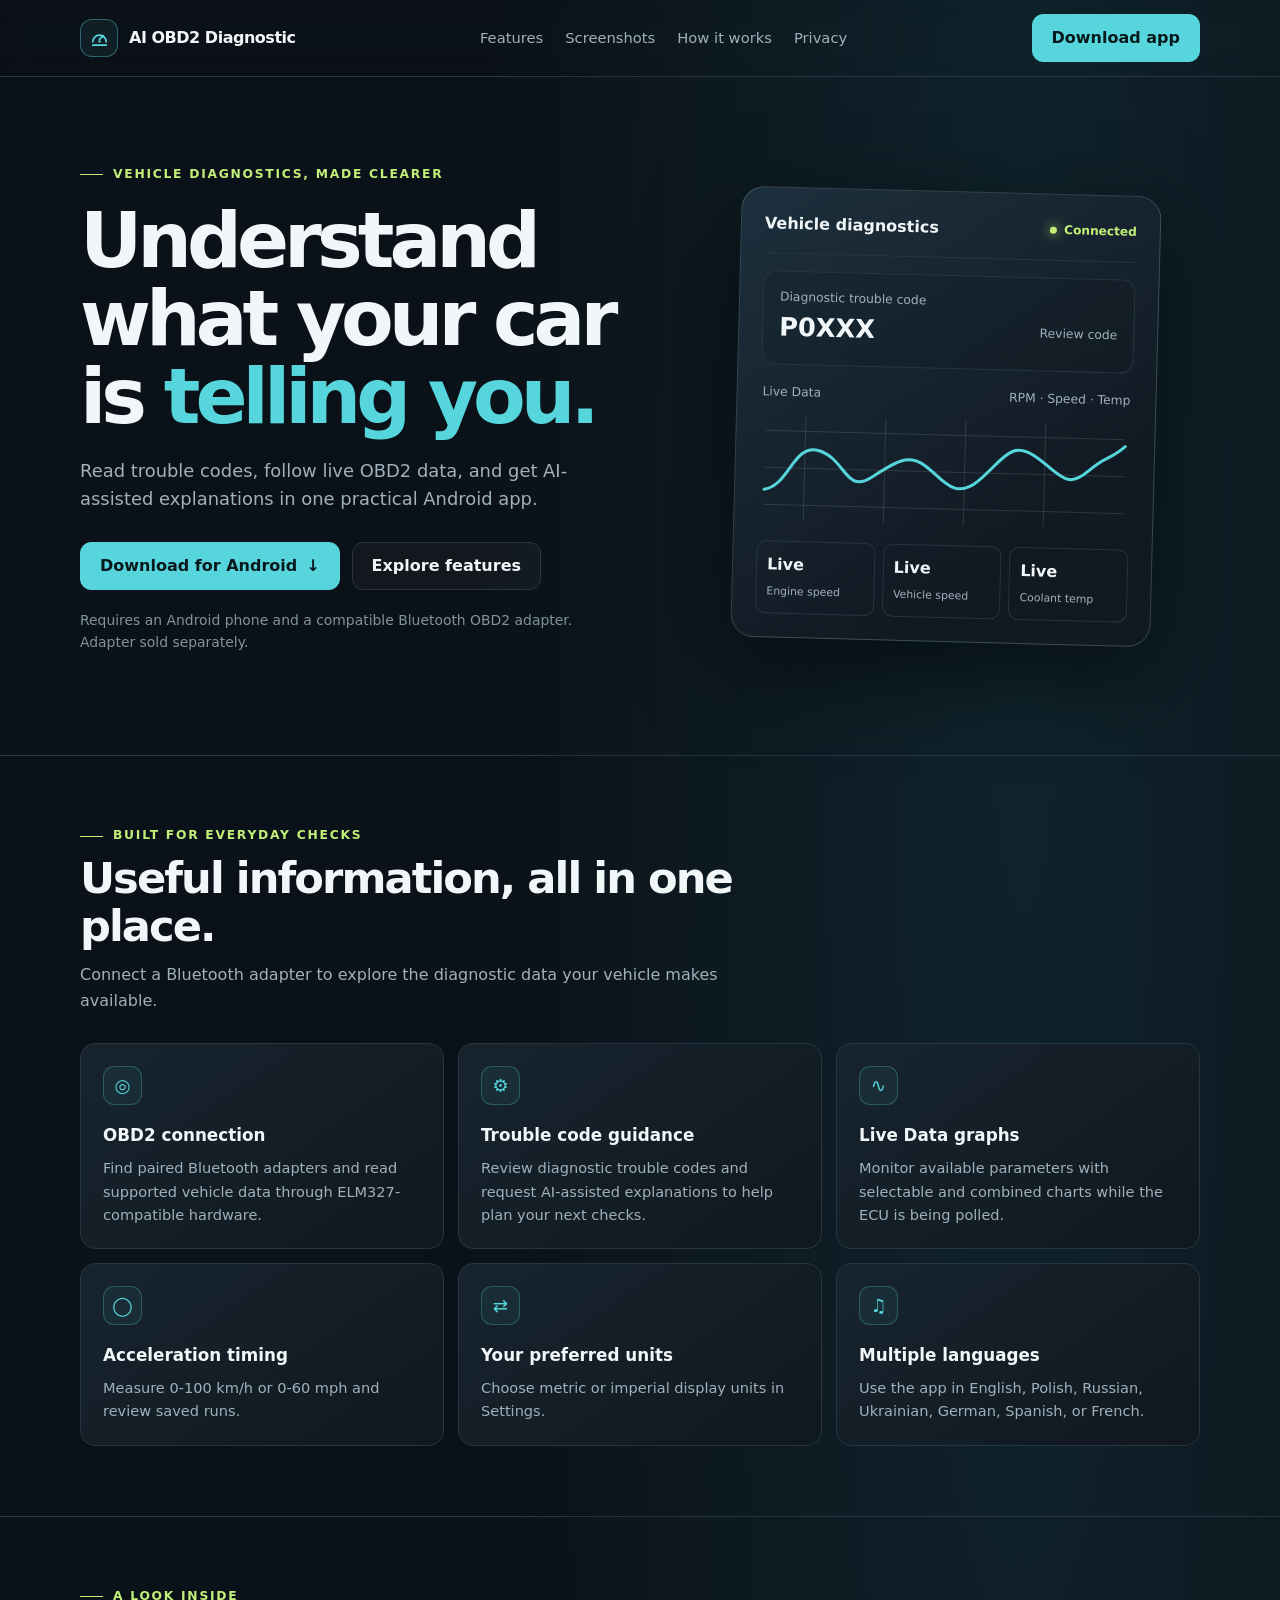
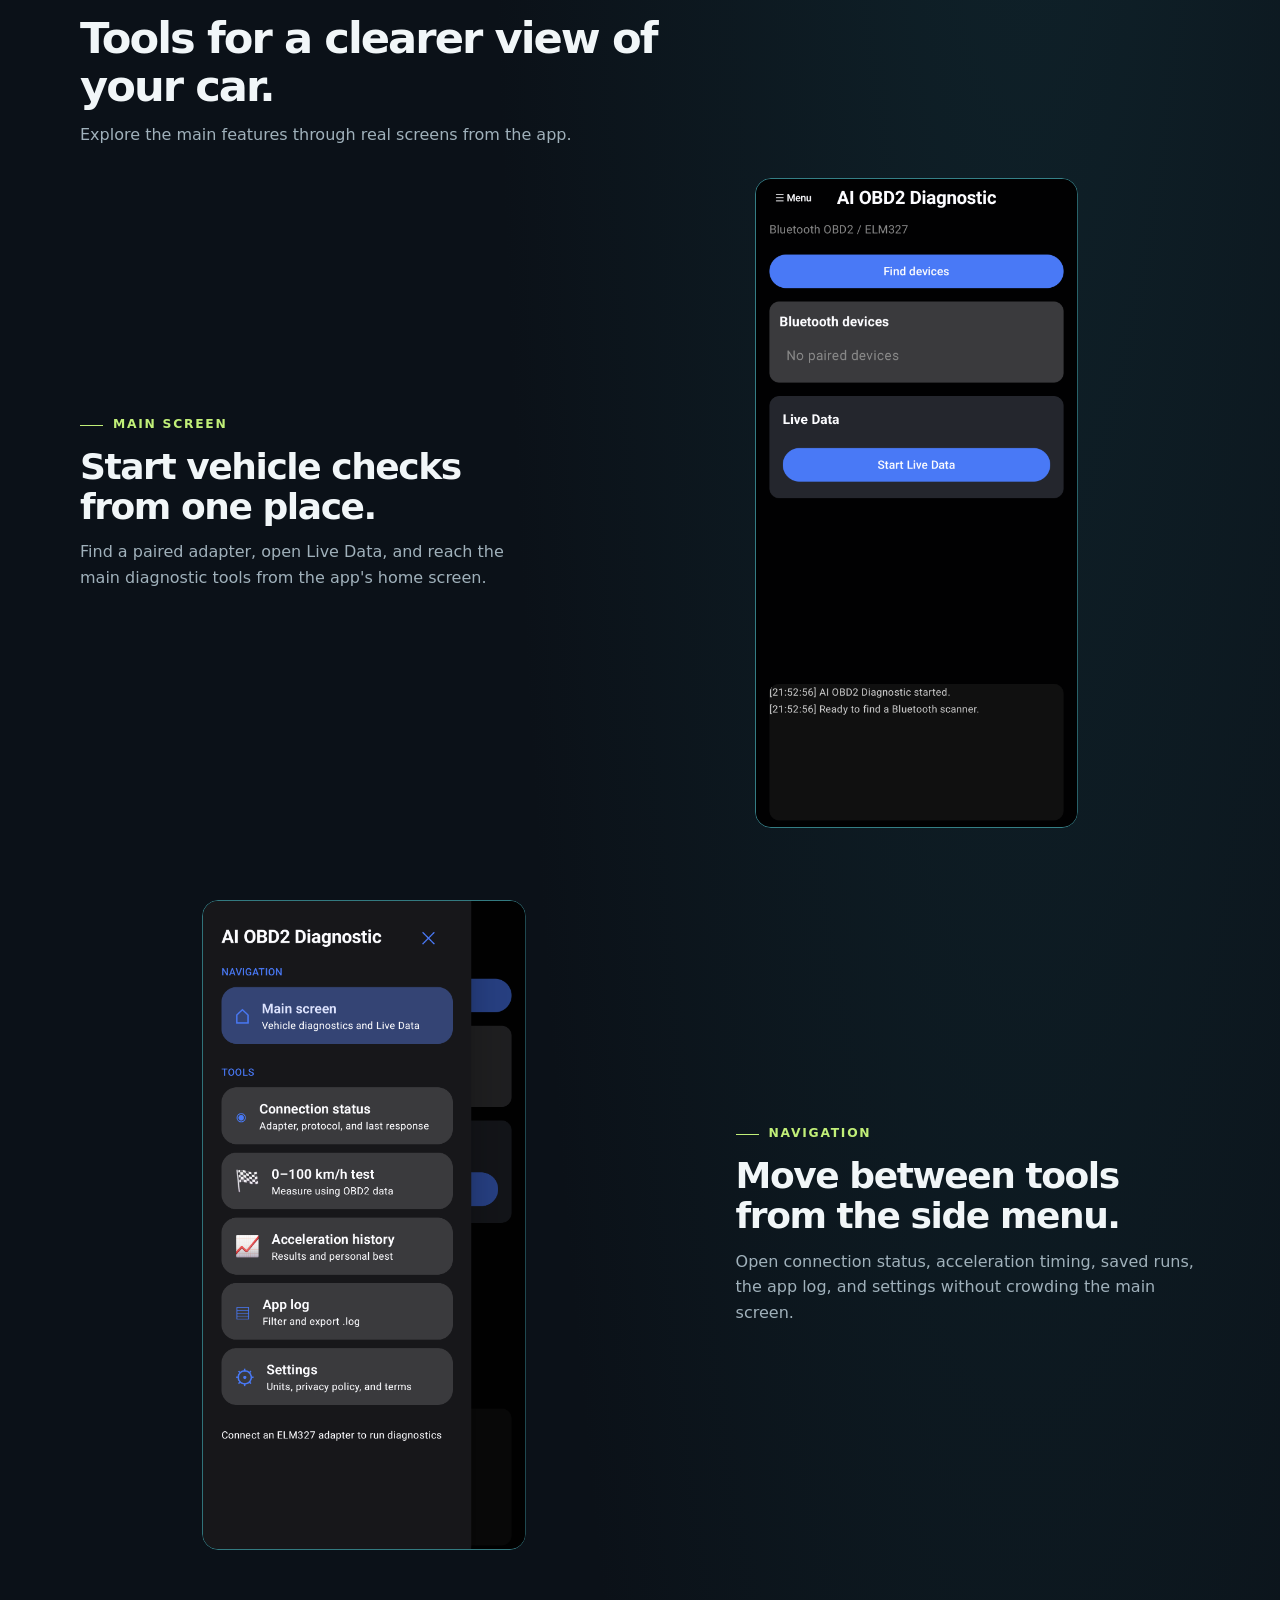
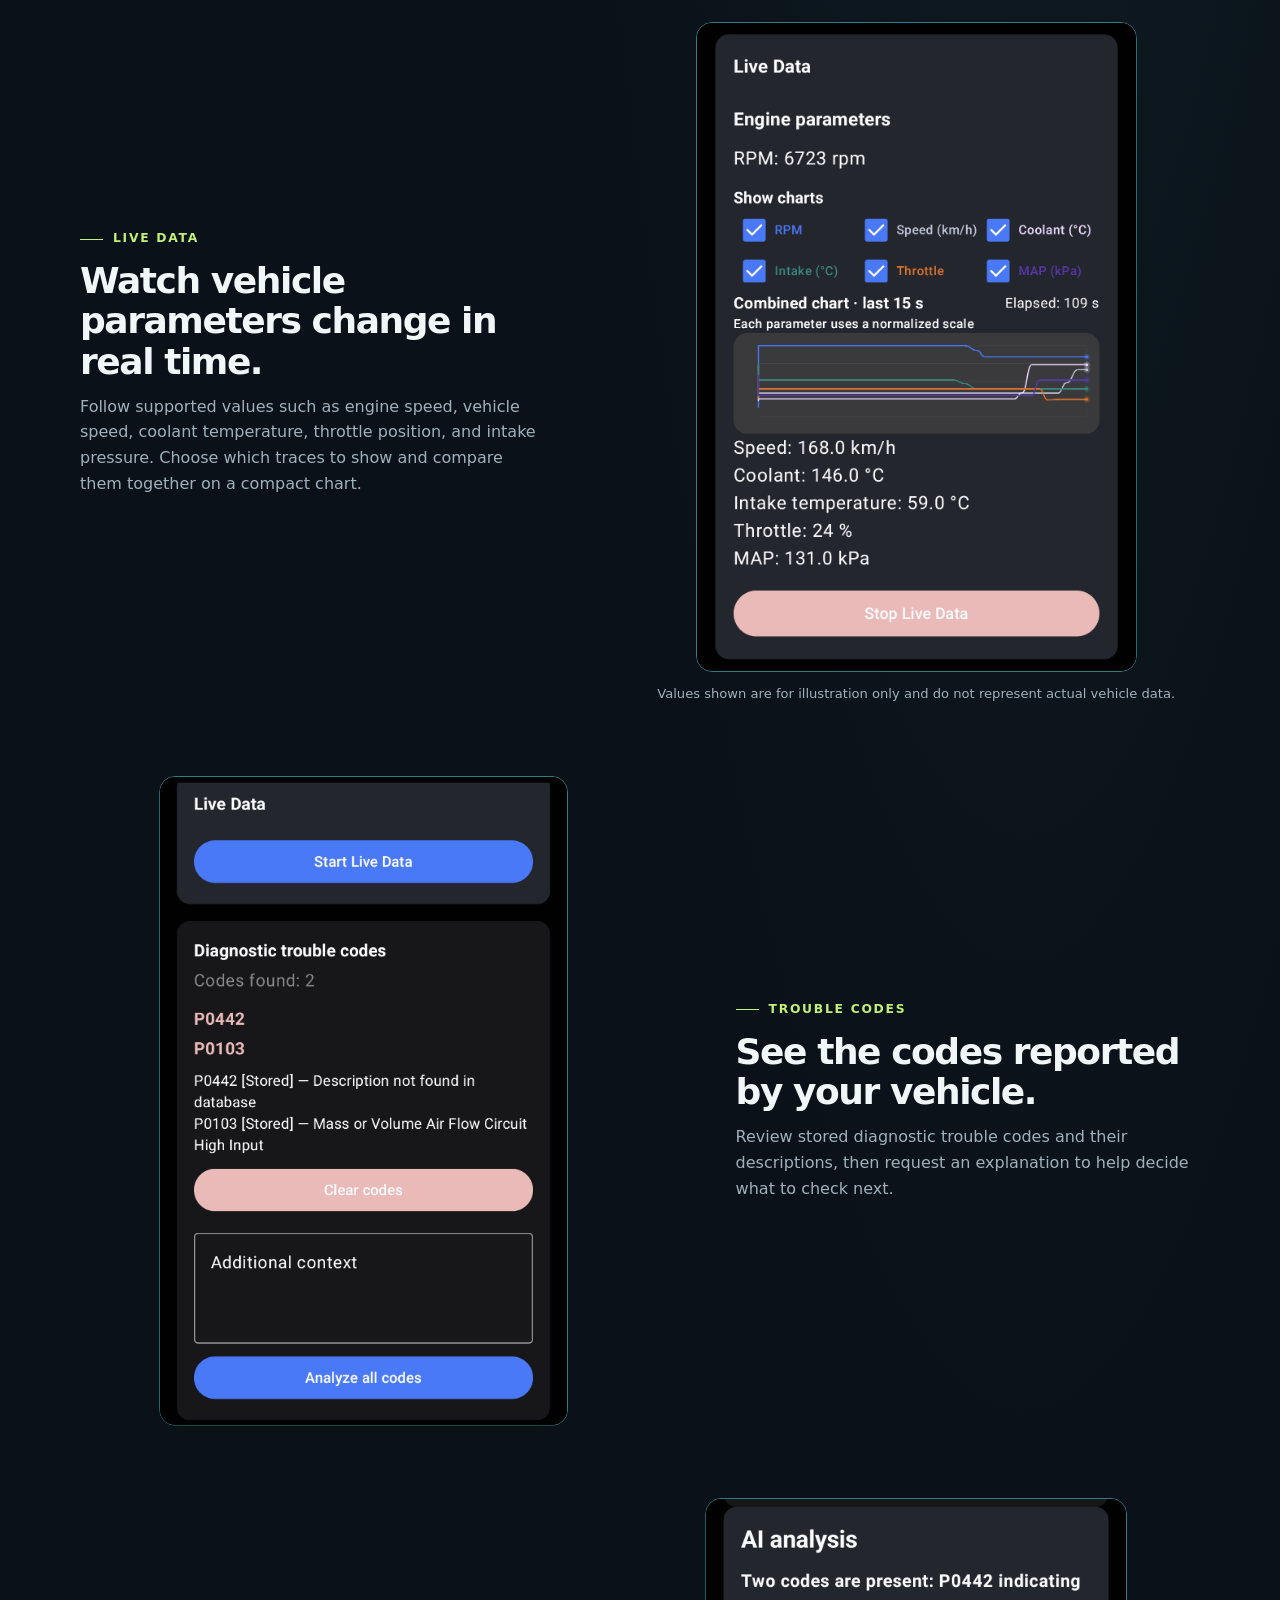
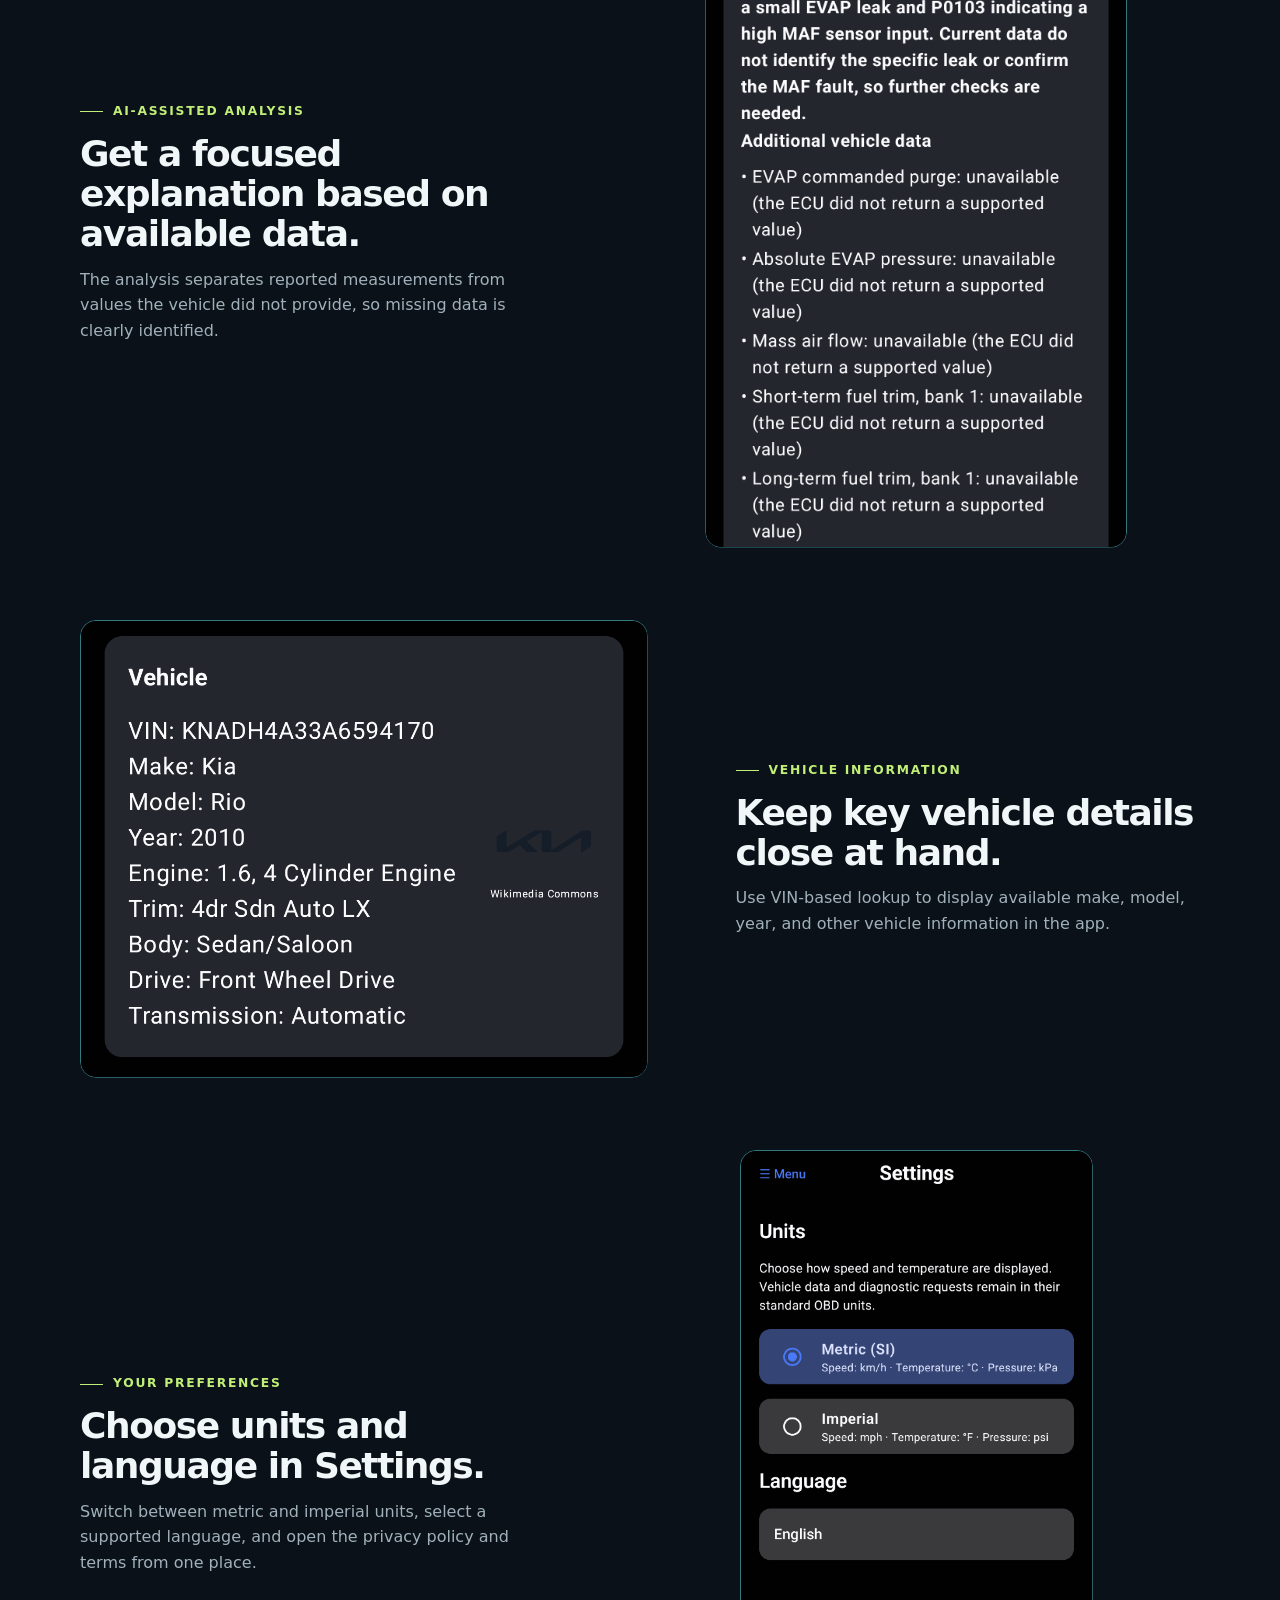
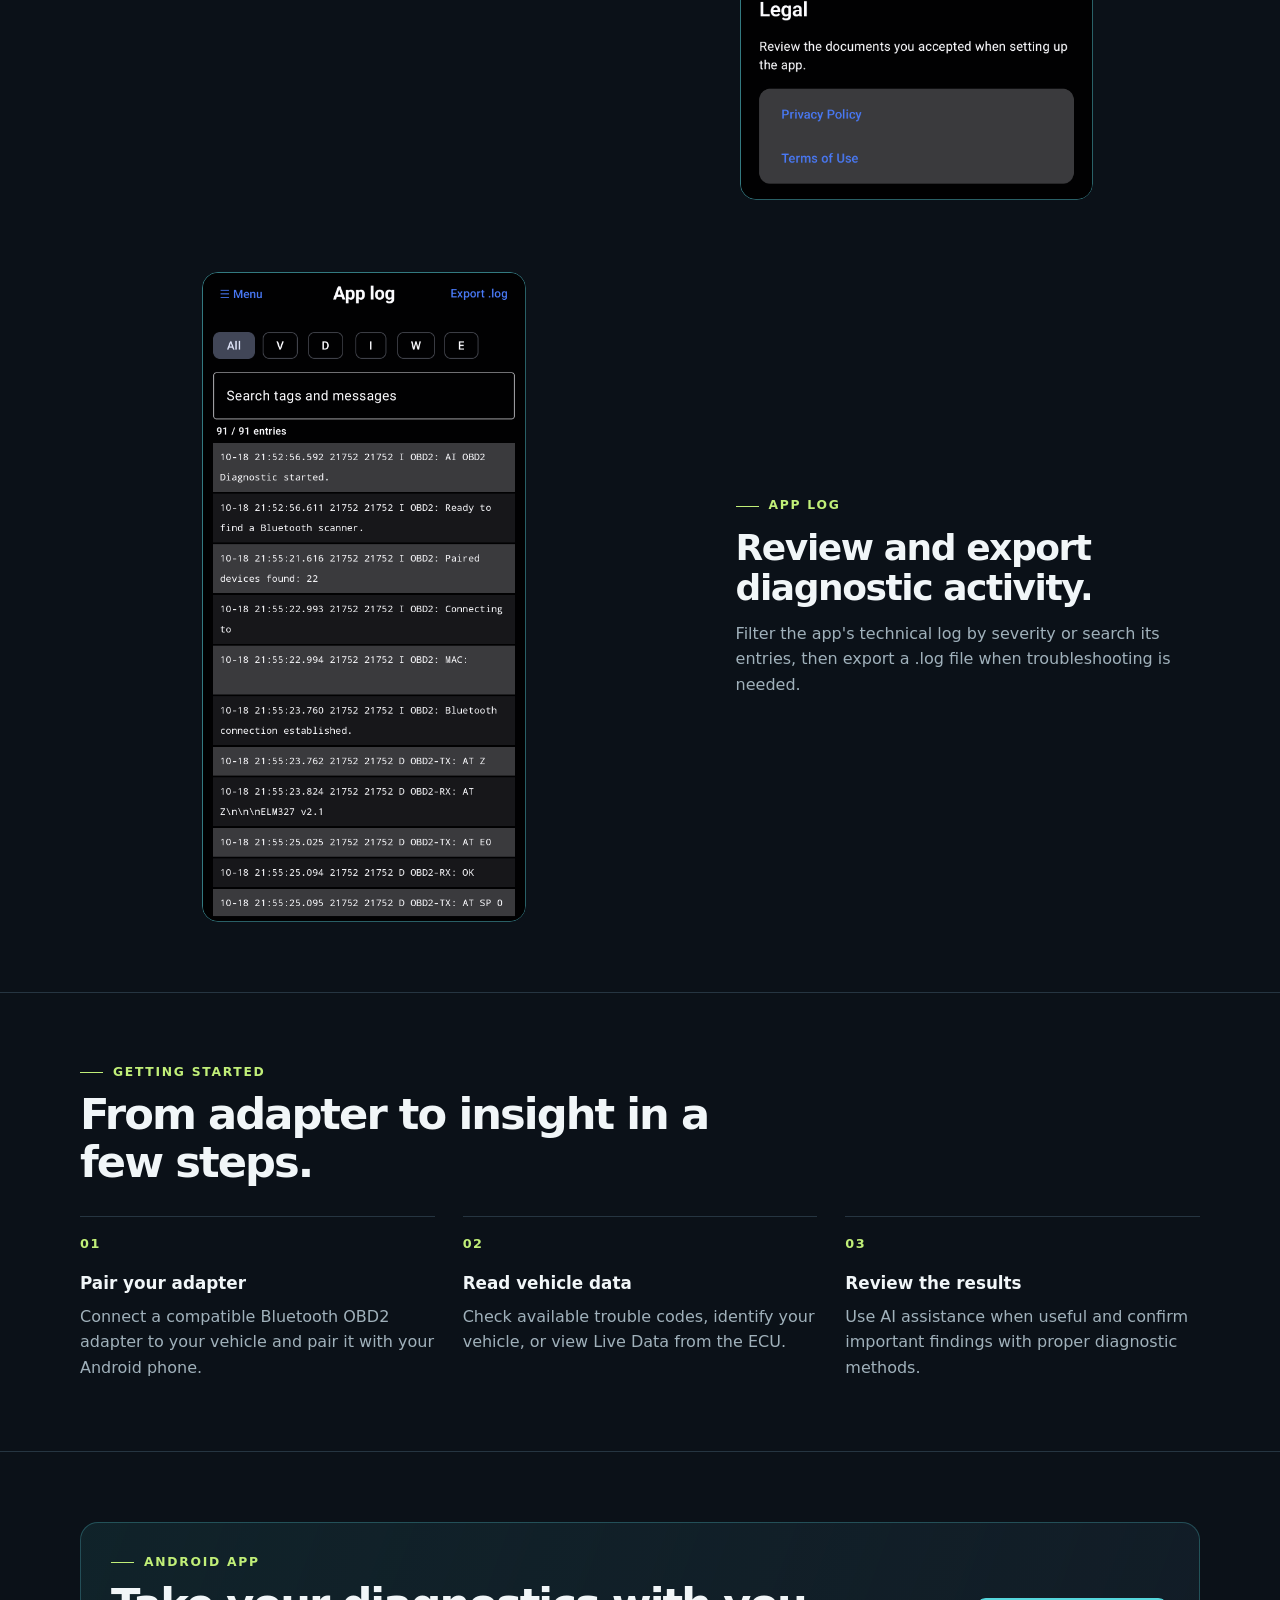
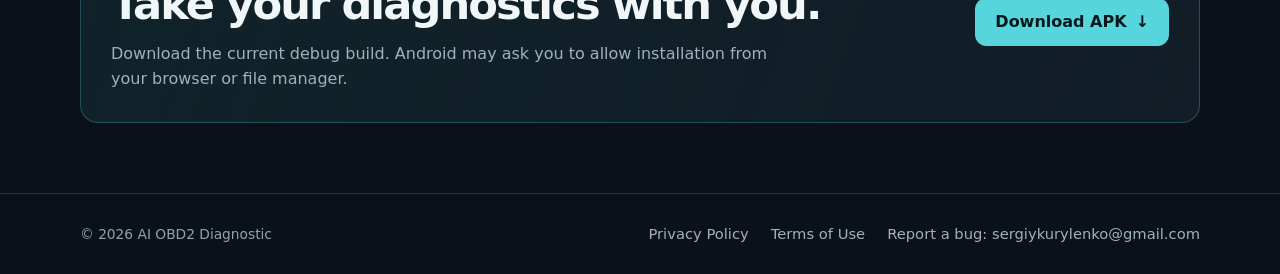
==== obd2/index.html @ ac8d4f3b "Add files via upload" ====
<!doctype html>
<html lang="en">
<head>
  <meta charset="utf-8">
  <meta name="viewport" content="width=device-width, initial-scale=1">
  <link rel="icon" type="image/png" href="assets/icon/icon.png">
  <meta name="theme-color" content="#0b1118">
  <meta name="description" content="Read OBD2 trouble codes, view live vehicle data, and get AI-assisted diagnostic explanations with AI OBD2 Diagnostic.">
  <title>AI OBD2 Diagnostic | Vehicle insights</title>
  <link rel="stylesheet" href="styles.css?v=9">
  <script src="script.js" defer></script>
</head>
<body>
  <header class="top">
    <nav class="wrap navigation" aria-label="Main navigation">
      <a class="brand" href="#top">
        <span class="logo" aria-hidden="true">
          <svg viewBox="0 0 24 24" fill="none">
            <path d="M5 15.5a7 7 0 1 1 14 0M12 13l4-4M5 19h14" stroke="currentColor" stroke-width="1.8" stroke-linecap="round" />
            <circle cx="12" cy="15" r="1.3" fill="currentColor" />
          </svg>
        </span>
        <span>AI OBD2 Diagnostic</span>
      </a>
      <div class="navigation-links">
        <a href="#features">Features</a>
        <a href="#screenshots">Screenshots</a>
        <a href="#steps">How it works</a>
        <a href="legal.html#privacy-policy">Privacy</a>
      </div>
      <a class="button button-primary navigation-download" href="app-debug.apk" download>
        Download app
      </a>
    </nav>
  </header>

  <main id="top">
    <section class="hero wrap">
      <div class="hero-copy reveal">
        <div class="eyebrow">Vehicle diagnostics, made clearer</div>
        <h1>Understand what your car is <span>telling you.</span></h1>
        <p class="lead">
          Read trouble codes, follow live OBD2 data, and get AI-assisted explanations in one practical Android app.
        </p>
        <div class="actions">
          <a class="button button-primary" href="app-debug.apk" download>
            Download for Android <span aria-hidden="true">&#8595;</span>
          </a>
          <a class="button button-secondary" href="#features">Explore features</a>
        </div>
        <p class="note">
          Requires an Android phone and a compatible Bluetooth OBD2 adapter. Adapter sold separately.
        </p>
      </div>

      <div class="device" aria-label="Illustration of vehicle diagnostics">
        <div class="device-glow" aria-hidden="true"></div>
        <div class="mock-screen">
          <div class="mock-header">
            <span>Vehicle diagnostics</span>
            <span class="connected">Connected</span>
          </div>
          <div class="code-card">
            <div class="muted-label">Diagnostic trouble code</div>
            <div class="code-row">
              <span class="diagnostic-code">P0XXX</span>
              <span class="muted-label">Review code</span>
            </div>
          </div>
          <div class="chart-label">
            <span>Live Data</span>
            <span>RPM &#183; Speed &#183; Temp</span>
          </div>
          <svg class="chart" viewBox="0 0 360 105" role="img" aria-label="Illustrative live data chart">
            <path class="chart-grid" d="M0 15H360M0 52H360M0 89H360M40 0V105M120 0V105M200 0V105M280 0V105" />
            <path class="chart-line" d="M0 74C25 70 28 27 54 34S82 76 106 60 142 34 160 46 190 81 214 60 245 18 270 34 302 67 323 48 342 38 360 22" />
          </svg>
          <div class="metrics">
            <div class="metric"><b>Live</b><small>Engine speed</small></div>
            <div class="metric"><b>Live</b><small>Vehicle speed</small></div>
            <div class="metric"><b>Live</b><small>Coolant temp</small></div>
          </div>
        </div>
      </div>
    </section>

    <section class="section" id="features">
      <div class="wrap">
        <div class="section-heading reveal">
          <div class="eyebrow">Built for everyday checks</div>
          <h2>Useful information, all in one place.</h2>
          <p>Connect a Bluetooth adapter to explore the diagnostic data your vehicle makes available.</p>
        </div>
        <div class="features-grid">
          <article class="feature-card reveal">
            <div class="feature-icon" aria-hidden="true">&#9678;</div>
            <h3>OBD2 connection</h3>
            <p>Find paired Bluetooth adapters and read supported vehicle data through ELM327-compatible hardware.</p>
          </article>
          <article class="feature-card reveal">
            <div class="feature-icon" aria-hidden="true">&#9881;</div>
            <h3>Trouble code guidance</h3>
            <p>Review diagnostic trouble codes and request AI-assisted explanations to help plan your next checks.</p>
          </article>
          <article class="feature-card reveal">
            <div class="feature-icon" aria-hidden="true">&#8767;</div>
            <h3>Live Data graphs</h3>
            <p>Monitor available parameters with selectable and combined charts while the ECU is being polled.</p>
          </article>
          <article class="feature-card reveal">
            <div class="feature-icon" aria-hidden="true">&#9711;</div>
            <h3>Acceleration timing</h3>
            <p>Measure 0-100 km/h or 0-60 mph and review saved runs.</p>
          </article>
          <article class="feature-card reveal">
            <div class="feature-icon" aria-hidden="true">&#8644;</div>
            <h3>Your preferred units</h3>
            <p>Choose metric or imperial display units in Settings.</p>
          </article>
          <article class="feature-card reveal">
            <div class="feature-icon" aria-hidden="true">&#9835;</div>
            <h3>Multiple languages</h3>
            <p>Use the app in English, Polish, Russian, Ukrainian, German, Spanish, or French.</p>
          </article>
        </div>
      </div>
    </section>

    <section class="section" id="screenshots">
      <div class="wrap">
        <div class="section-heading reveal">
          <div class="eyebrow">A look inside</div>
          <h2>Tools for a clearer view of your car.</h2>
          <p>Explore the main features through real screens from the app.</p>
        </div>
        <div class="showcase-list">
          <article class="showcase-row reveal">
            <div class="showcase-copy">
              <div class="eyebrow">Main screen</div>
              <h3>Start vehicle checks from one place.</h3>
              <p>Find a paired adapter, open Live Data, and reach the main diagnostic tools from the app's home screen.</p>
            </div>
            <div class="showcase-media">
              <img src="screenshots/main.png" alt="Main screen with Bluetooth discovery and Live Data controls" loading="lazy">
            </div>
          </article>
          <article class="showcase-row showcase-row-reverse reveal">
            <div class="showcase-copy">
              <div class="eyebrow">Navigation</div>
              <h3>Move between tools from the side menu.</h3>
              <p>Open connection status, acceleration timing, saved runs, the app log, and settings without crowding the main screen.</p>
            </div>
            <div class="showcase-media">
              <img src="screenshots/menu.png" alt="Side menu with the app's diagnostic tools" loading="lazy">
            </div>
          </article>
          <article class="showcase-row reveal">
            <div class="showcase-copy">
              <div class="eyebrow">Live Data</div>
              <h3>Watch vehicle parameters change in real time.</h3>
              <p>Follow supported values such as engine speed, vehicle speed, coolant temperature, throttle position, and intake pressure. Choose which traces to show and compare them together on a compact chart.</p>
            </div>
            <div class="showcase-media">
              <img src="screenshots/live-data.png" alt="Live Data screen with selectable parameters and a combined chart" loading="lazy">
              <p class="image-note">Values shown are for illustration only and do not represent actual vehicle data.</p>
            </div>
          </article>
          <article class="showcase-row showcase-row-reverse reveal">
            <div class="showcase-copy">
              <div class="eyebrow">Trouble codes</div>
              <h3>See the codes reported by your vehicle.</h3>
              <p>Review stored diagnostic trouble codes and their descriptions, then request an explanation to help decide what to check next.</p>
            </div>
            <div class="showcase-media">
              <img src="screenshots/error-code.png" alt="Diagnostic trouble code list with analysis controls" loading="lazy">
            </div>
          </article>
          <article class="showcase-row reveal">
            <div class="showcase-copy">
              <div class="eyebrow">AI-assisted analysis</div>
              <h3>Get a focused explanation based on available data.</h3>
              <p>The analysis separates reported measurements from values the vehicle did not provide, so missing data is clearly identified.</p>
            </div>
            <div class="showcase-media">
              <img src="screenshots/ai-analysis.png" alt="AI diagnostic summary and unavailable vehicle data" loading="lazy">
            </div>
          </article>
          <article class="showcase-row showcase-row-reverse reveal">
            <div class="showcase-copy">
              <div class="eyebrow">Vehicle information</div>
              <h3>Keep key vehicle details close at hand.</h3>
              <p>Use VIN-based lookup to display available make, model, year, and other vehicle information in the app.</p>
            </div>
            <div class="showcase-media">
              <img src="screenshots/vin-analyzer.png" alt="Vehicle details displayed after VIN lookup" loading="lazy">
            </div>
          </article>
          <article class="showcase-row reveal">
            <div class="showcase-copy">
              <div class="eyebrow">Your preferences</div>
              <h3>Choose units and language in Settings.</h3>
              <p>Switch between metric and imperial units, select a supported language, and open the privacy policy and terms from one place.</p>
            </div>
            <div class="showcase-media">
              <img src="screenshots/settings.png" alt="Settings for units, language, privacy policy, and terms" loading="lazy">
            </div>
          </article>
          <article class="showcase-row showcase-row-reverse reveal">
            <div class="showcase-copy">
              <div class="eyebrow">App log</div>
              <h3>Review and export diagnostic activity.</h3>
              <p>Filter the app's technical log by severity or search its entries, then export a .log file when troubleshooting is needed.</p>
            </div>
            <div class="showcase-media">
              <img src="screenshots/app-log.png" alt="Application log with severity filters and export control" loading="lazy">
            </div>
          </article>
        </div>
      </div>
    </section>

    <section class="section" id="steps">
      <div class="wrap">
        <div class="section-heading reveal">
          <div class="eyebrow">Getting started</div>
          <h2>From adapter to insight in a few steps.</h2>
        </div>
        <div class="steps-grid">
          <article class="step-card reveal">
            <h3>Pair your adapter</h3>
            <p>Connect a compatible Bluetooth OBD2 adapter to your vehicle and pair it with your Android phone.</p>
          </article>
          <article class="step-card reveal">
            <h3>Read vehicle data</h3>
            <p>Check available trouble codes, identify your vehicle, or view Live Data from the ECU.</p>
          </article>
          <article class="step-card reveal">
            <h3>Review the results</h3>
            <p>Use AI assistance when useful and confirm important findings with proper diagnostic methods.</p>
          </article>
        </div>
      </div>
    </section>

    <section class="section">
      <div class="wrap download-panel reveal">
        <div>
          <div class="eyebrow">Android app</div>
          <h2>Take your diagnostics with you.</h2>
          <p>Download the current debug build. Android may ask you to allow installation from your browser or file manager.</p>
        </div>
        <a class="button button-primary" href="app-debug.apk" download>
          Download APK <span aria-hidden="true">&#8595;</span>
        </a>
      </div>
    </section>
  </main>

  <footer class="footer">
    <div class="wrap footer-content">
      <span>&copy; <span id="year"></span> AI OBD2 Diagnostic</span>
      <div class="footer-links">
        <a href="legal.html#privacy-policy">Privacy Policy</a>
        <a href="legal.html#terms-of-use">Terms of Use</a>
        <a href="mailto:sergiykurylenko@gmail.com?subject=AI%20OBD2%20Diagnostic%20bug%20report">Report a bug: sergiykurylenko@gmail.com</a>
      </div>
    </div>
  </footer>
</body>
</html>
---- obd2/styles.css ----
﻿:root {
  color-scheme: dark;
  --background: #0b1118;
  --panel: #121d27;
  --line: #263541;
  --text: #f1f6f8;
  --muted: #a0b1bb;
  --cyan: #56d6dc;
  --lime: #c1ef78;
  --content-width: 1120px;
}

* { box-sizing: border-box; }
html { scroll-behavior: smooth; }
body {
  margin: 0;
  background: radial-gradient(ellipse at 80% 8%, #16404a66, transparent 34rem), var(--background);
  color: var(--text);
  font: 16px/1.6 Inter, system-ui, -apple-system, "Segoe UI", sans-serif;
}
a { color: inherit; }
.wrap { width: min(var(--content-width), calc(100% - 40px)); margin-inline: auto; }
.top { border-bottom: 1px solid var(--line); backdrop-filter: blur(12px); }
.navigation { min-height: 76px; display: flex; align-items: center; justify-content: space-between; gap: 20px; }
.brand { display: flex; align-items: center; gap: 11px; text-decoration: none; font-weight: 800; letter-spacing: -.03em; }
.logo { width: 38px; height: 38px; display: grid; place-items: center; border: 1px solid #56d6dc66; border-radius: 12px; color: var(--cyan); background: #56d6dc12; }
.logo svg { width: 23px; }
.navigation-links, .footer-links { display: flex; align-items: center; gap: 22px; color: var(--muted); font-size: .92rem; }
.navigation-links a, .footer-links a { text-decoration: none; }
.navigation-links a:hover, .footer-links a:hover { color: var(--cyan); }
.button { min-height: 48px; display: inline-flex; align-items: center; justify-content: center; gap: 9px; padding: 0 19px; border: 1px solid var(--line); border-radius: 11px; text-decoration: none; font-weight: 750; transition: transform .2s ease, border-color .2s ease, box-shadow .2s ease; }
.button:hover { transform: translateY(-3px); border-color: var(--cyan); box-shadow: 0 9px 28px #56d6dc22; }
.button-primary { border-color: var(--cyan); background: var(--cyan); color: #07191d; }
.button-secondary { background: #ffffff08; }
.hero { display: grid; grid-template-columns: 1.04fr .96fr; align-items: center; gap: 60px; padding-block: 88px; }
.eyebrow { display: flex; align-items: center; gap: 10px; color: var(--lime); font-size: .77rem; font-weight: 800; letter-spacing: .14em; text-transform: uppercase; }
.eyebrow::before { width: 23px; height: 1px; background: currentColor; content: ""; }
h1 { max-width: 650px; margin: 17px 0 20px; font-size: clamp(2.8rem, 6vw, 5rem); line-height: 1.02; letter-spacing: -.065em; }
h1 span { color: var(--cyan); }
.lead { max-width: 550px; color: var(--muted); font-size: 1.12rem; }
.actions { display: flex; flex-wrap: wrap; gap: 12px; margin-top: 28px; }
.note { margin-top: 19px; color: #80949f; font-size: .87rem; }
.device { position: relative; min-height: 400px; display: grid; place-items: center; animation: float 6s ease-in-out infinite; }
.device-glow { position: absolute; width: 280px; height: 280px; border-radius: 50%; background: #56d6dc27; filter: blur(50px); animation: pulse 4s ease-in-out infinite; }
.mock-screen { position: relative; width: min(100%, 420px); padding: 23px; border: 1px solid #b8d9e233; border-radius: 23px; background: linear-gradient(145deg, #1d303d, #111922 75%); box-shadow: 0 30px 90px #0008; transform: rotate(1.5deg); }
.mock-header, .code-row, .chart-label { display: flex; align-items: center; justify-content: space-between; gap: 12px; }
.mock-header { padding-bottom: 16px; border-bottom: 1px solid var(--line); font-weight: 750; }
.connected { color: var(--lime); font-size: .76rem; }
.connected::before { display: inline-block; width: 7px; height: 7px; margin-right: 7px; border-radius: 50%; background: currentColor; box-shadow: 0 0 12px currentColor; content: ""; }
.code-card { margin-top: 17px; padding: 16px; border: 1px solid var(--line); border-radius: 13px; background: #050b101c; }
.muted-label { color: var(--muted); font-size: .77rem; }
.diagnostic-code { font-size: 1.6rem; font-weight: 850; }
.chart-label { margin: 18px 2px 0; color: var(--muted); font-size: .77rem; }
.chart { width: 100%; height: 105px; margin-top: 13px; }
.chart-grid { fill: none; stroke: #d4eef022; stroke-width: 1; }
.chart-line { fill: none; stroke: var(--cyan); stroke-width: 3; stroke-linecap: round; stroke-linejoin: round; stroke-dasharray: 500; stroke-dashoffset: 500; animation: draw 2s .3s ease forwards; }
.metrics { display: grid; grid-template-columns: repeat(3, 1fr); gap: 8px; margin-top: 12px; }
.metric { padding: 10px; border: 1px solid var(--line); border-radius: 10px; }
.metric b { display: block; }
.metric small { color: var(--muted); font-size: .68rem; }
.section { padding-block: 70px; border-top: 1px solid var(--line); scroll-margin-top: 25px; }
.section-heading { max-width: 680px; margin-bottom: 30px; }
.section h2 { margin: 9px 0 12px; font-size: clamp(1.9rem, 4vw, 2.7rem); line-height: 1.1; letter-spacing: -.045em; }
.section-heading p, .feature-card p, .step-card p, .download-panel p { margin: 0; color: var(--muted); }
.features-grid { display: grid; grid-template-columns: repeat(3, 1fr); gap: 14px; }
.feature-card { position: relative; padding: 22px; border: 1px solid var(--line); border-radius: 15px; background: linear-gradient(145deg, #17242e, #101820); transition: transform .25s ease; }
.feature-card::after { position: absolute; inset: 0; border: 1px solid var(--cyan); border-radius: inherit; opacity: 0; pointer-events: none; content: ""; transition: opacity .3s ease; }
.feature-card:hover { transform: translateY(-4px); }
.feature-card:hover::after { opacity: .8; }
.feature-icon { width: 39px; height: 39px; display: grid; place-items: center; margin-bottom: 17px; border: 1px solid #56d6dc44; border-radius: 11px; color: var(--cyan); background: #56d6dc10; font-size: 1.15rem; }
.feature-card h3, .step-card h3 { margin: 0 0 7px; font-size: 1.05rem; }
.feature-card p { font-size: .91rem; }
.showcase-list { display: grid; gap: 72px; }
.showcase-row { display: grid; grid-template-columns: minmax(0, .9fr) minmax(0, 1.1fr); grid-template-areas: "copy media"; align-items: center; gap: clamp(30px, 7vw, 88px); }
.showcase-row-reverse { grid-template-columns: minmax(0, 1.1fr) minmax(0, .9fr); grid-template-areas: "media copy"; }
.showcase-copy { grid-area: copy; }
.showcase-copy h3 { margin: 12px 0; font-size: clamp(1.6rem, 3vw, 2.25rem); line-height: 1.12; letter-spacing: -.04em; }
.showcase-copy p { max-width: 470px; margin: 0; color: var(--muted); font-size: 1rem; }
.showcase-media { grid-area: media; min-width: 0; display: flex; flex-direction: column; align-items: center; }
#screenshots .showcase-row img { width: auto; max-width: 100%; height: auto; max-height: 650px; display: block; border: 1px solid #56d6dc88; border-radius: 16px; clip-path: inset(0 round 16px); object-fit: contain; transition: border-color .3s ease, box-shadow .3s ease; }
#screenshots .showcase-row img:hover { border-color: var(--cyan); box-shadow: 0 0 24px #56d6dc1c; }
.image-note { width: 100%; max-width: 650px; margin: 12px auto 0; color: var(--muted); font-size: .82rem; line-height: 1.5; text-align: center; }
.steps-grid { display: grid; grid-template-columns: repeat(3, 1fr); gap: 28px; counter-reset: step; }
.step-card { padding-top: 17px; border-top: 1px solid var(--line); counter-increment: step; }
.step-card::before { display: block; margin-bottom: 15px; color: var(--lime); content: "0" counter(step); font-size: .8rem; font-weight: 850; letter-spacing: .12em; }
.download-panel { display: flex; align-items: center; justify-content: space-between; gap: 28px; padding: 30px; border: 1px solid #56d6dc44; border-radius: 18px; background: linear-gradient(110deg, #20545b44, #121d27); }
.download-panel p { max-width: 680px; }
.footer { padding-block: 28px; border-top: 1px solid var(--line); color: #91a3ac; font-size: .86rem; }
.footer-content { display: flex; align-items: center; justify-content: space-between; gap: 20px; }
.footer-links { flex-wrap: wrap; }
.reveal { opacity: 0; transform: translateY(22px); transition: opacity .7s ease, transform .7s ease; }
.reveal.visible { opacity: 1; transform: translateY(0); }
.feature-card.reveal.visible:hover { transform: translateY(-4px); }
@keyframes float { 0%, 100% { transform: translateY(0); } 50% { transform: translateY(-10px); } }
@keyframes pulse { 0%, 100% { opacity: .65; transform: scale(.94); } 50% { opacity: 1; transform: scale(1.08); } }
@keyframes draw { to { stroke-dashoffset: 0; } }
@media (max-width: 800px) {
  .hero { grid-template-columns: 1fr; gap: 25px; padding-block: 60px; }
  .device { min-height: 350px; }
  .features-grid { grid-template-columns: repeat(2, 1fr); }
  .showcase-row, .showcase-row-reverse { gap: 25px; }
}
@media (max-width: 560px) {
  .wrap { width: calc(100% - 32px); }
  .navigation { min-height: 68px; }
  .navigation-links { gap: 13px; font-size: .8rem; }
  .navigation-links a:nth-child(2) { display: none; }
  .navigation-download { display: none; }
  h1 { font-size: clamp(2.7rem, 13vw, 4rem); }
  .features-grid, .steps-grid { grid-template-columns: 1fr; }
  .showcase-list { gap: 50px; }
  .showcase-row, .showcase-row-reverse { grid-template-columns: 1fr; grid-template-areas: "copy" "media"; gap: 21px; }
  #screenshots .showcase-row img { border-radius: 12px; clip-path: inset(0 round 12px); }
  .download-panel { align-items: flex-start; flex-direction: column; padding: 23px; }
  .footer-content { align-items: flex-start; flex-direction: column; }
  .mock-screen { padding: 17px; }
}
@media (prefers-reduced-motion: reduce) {
  html { scroll-behavior: auto; }
  *, *::before, *::after { animation-duration: .01ms !important; animation-iteration-count: 1 !important; transition-duration: .01ms !important; }
  .reveal { opacity: 1; transform: none; }
}
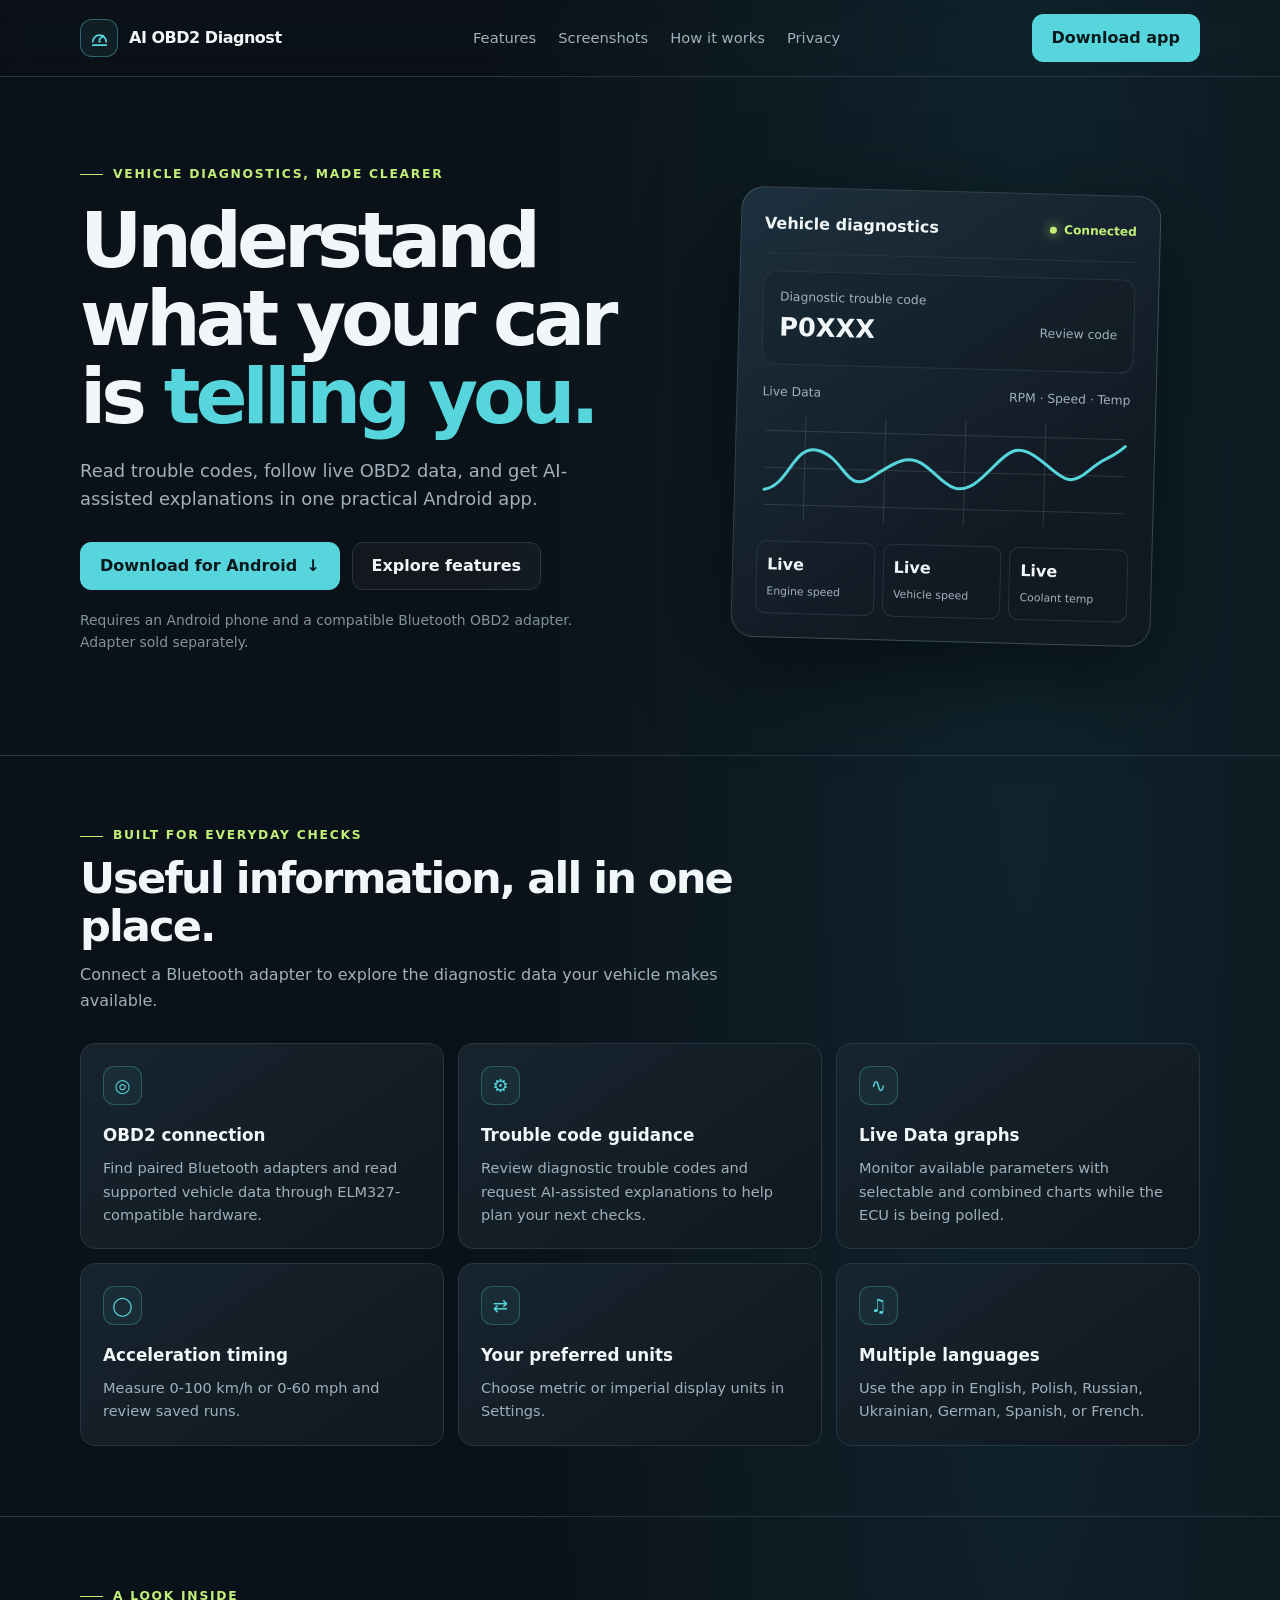
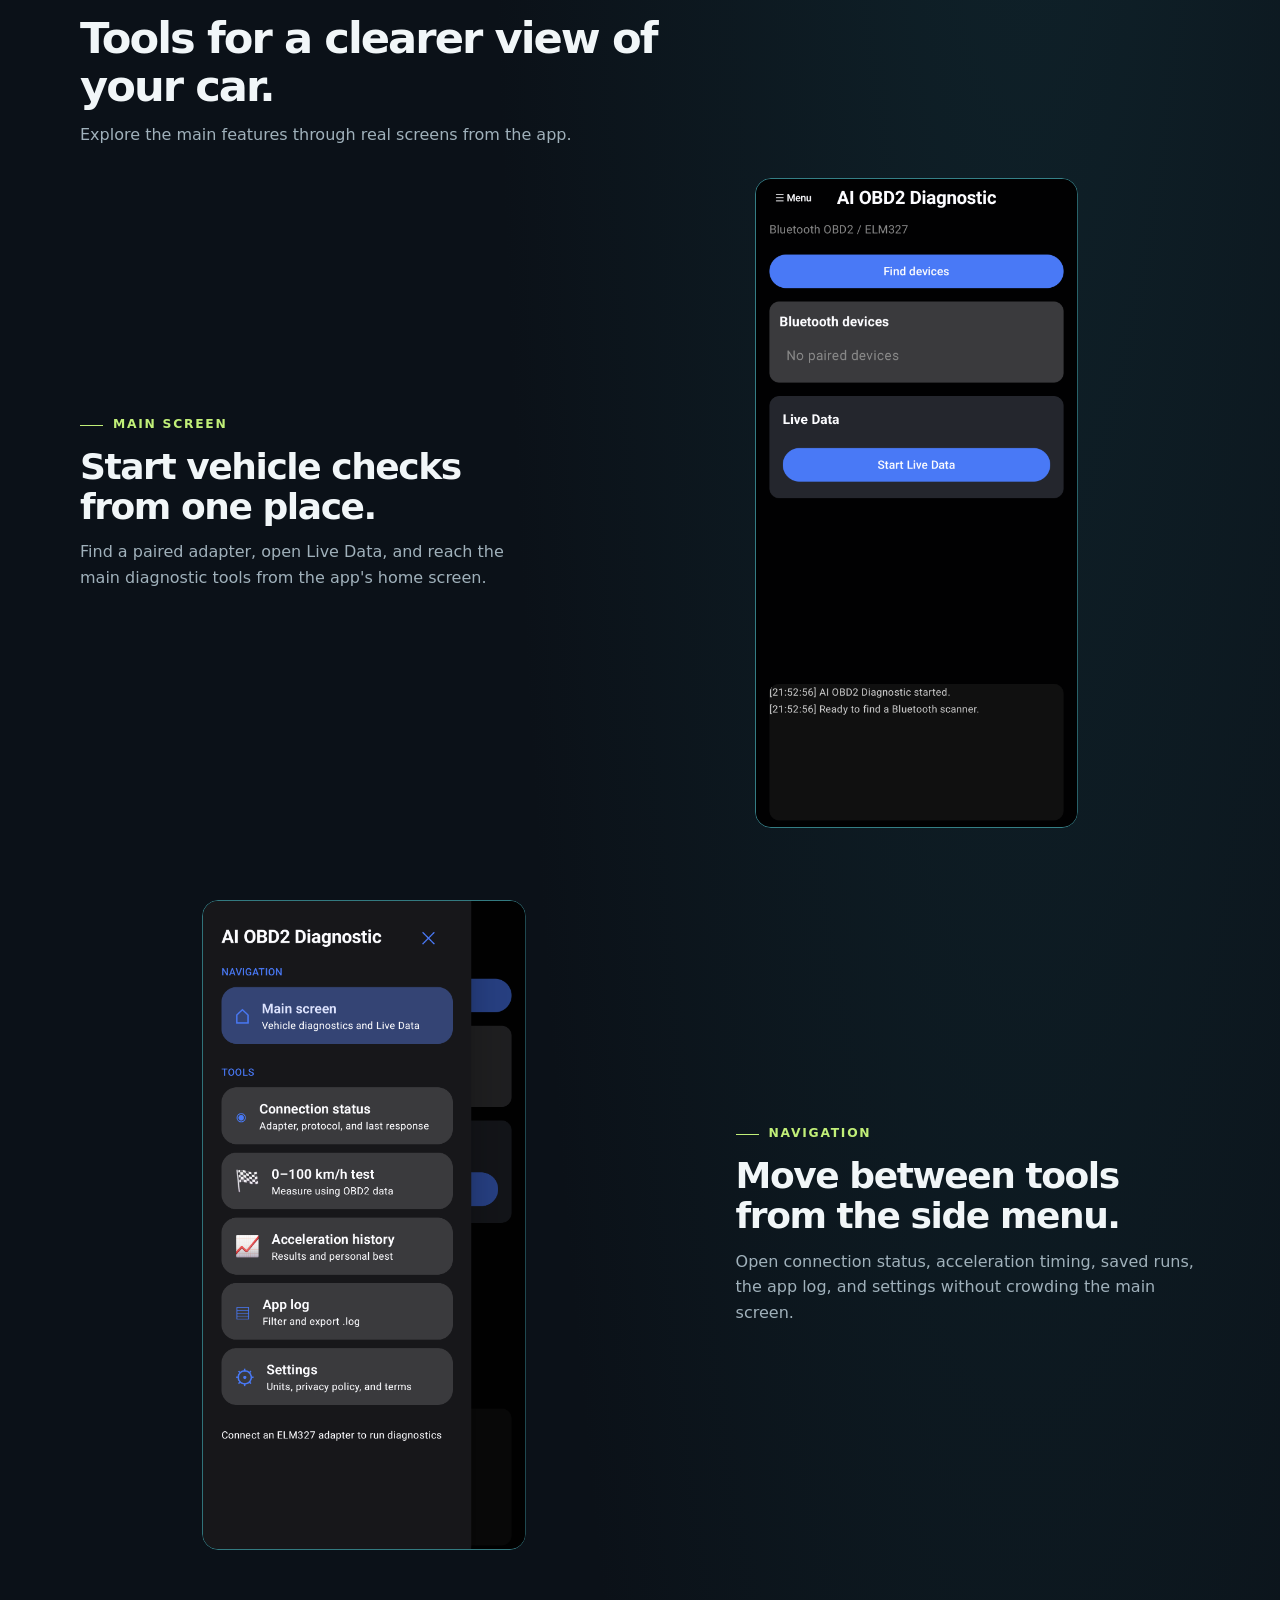
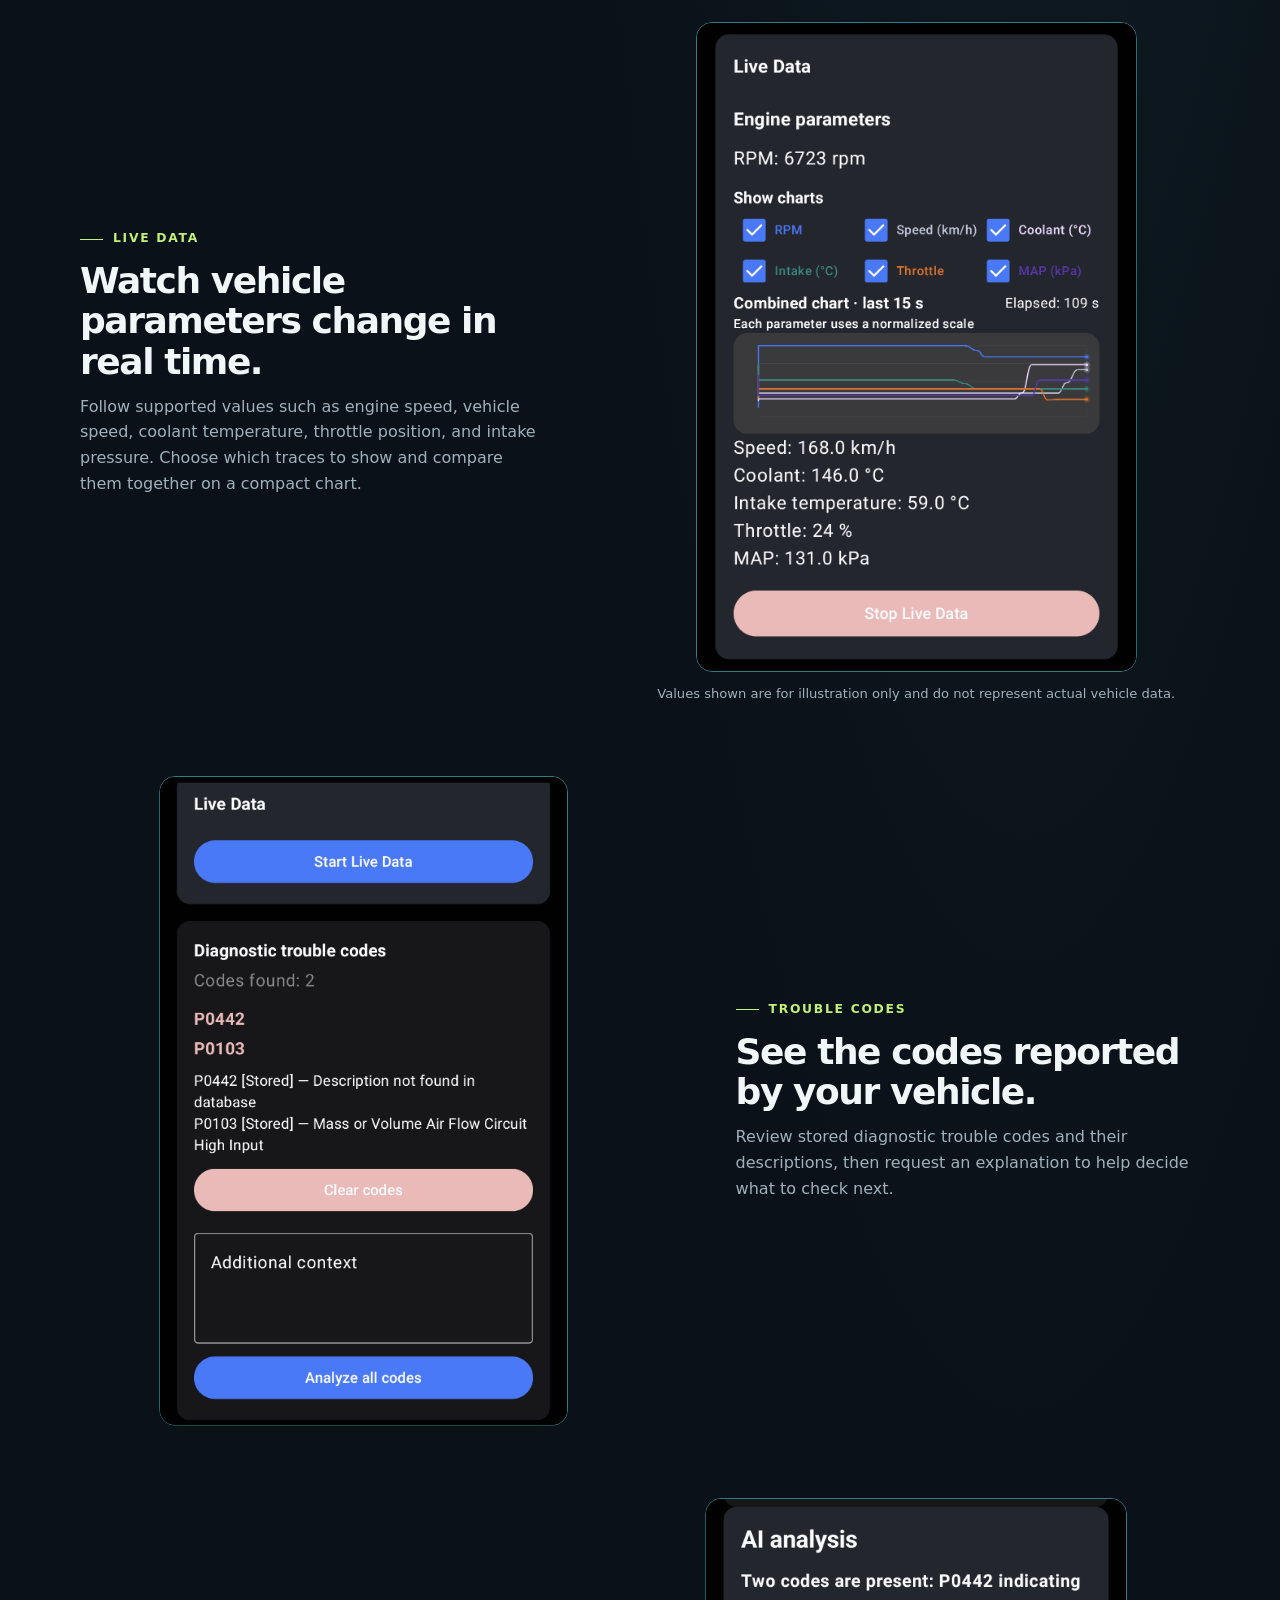
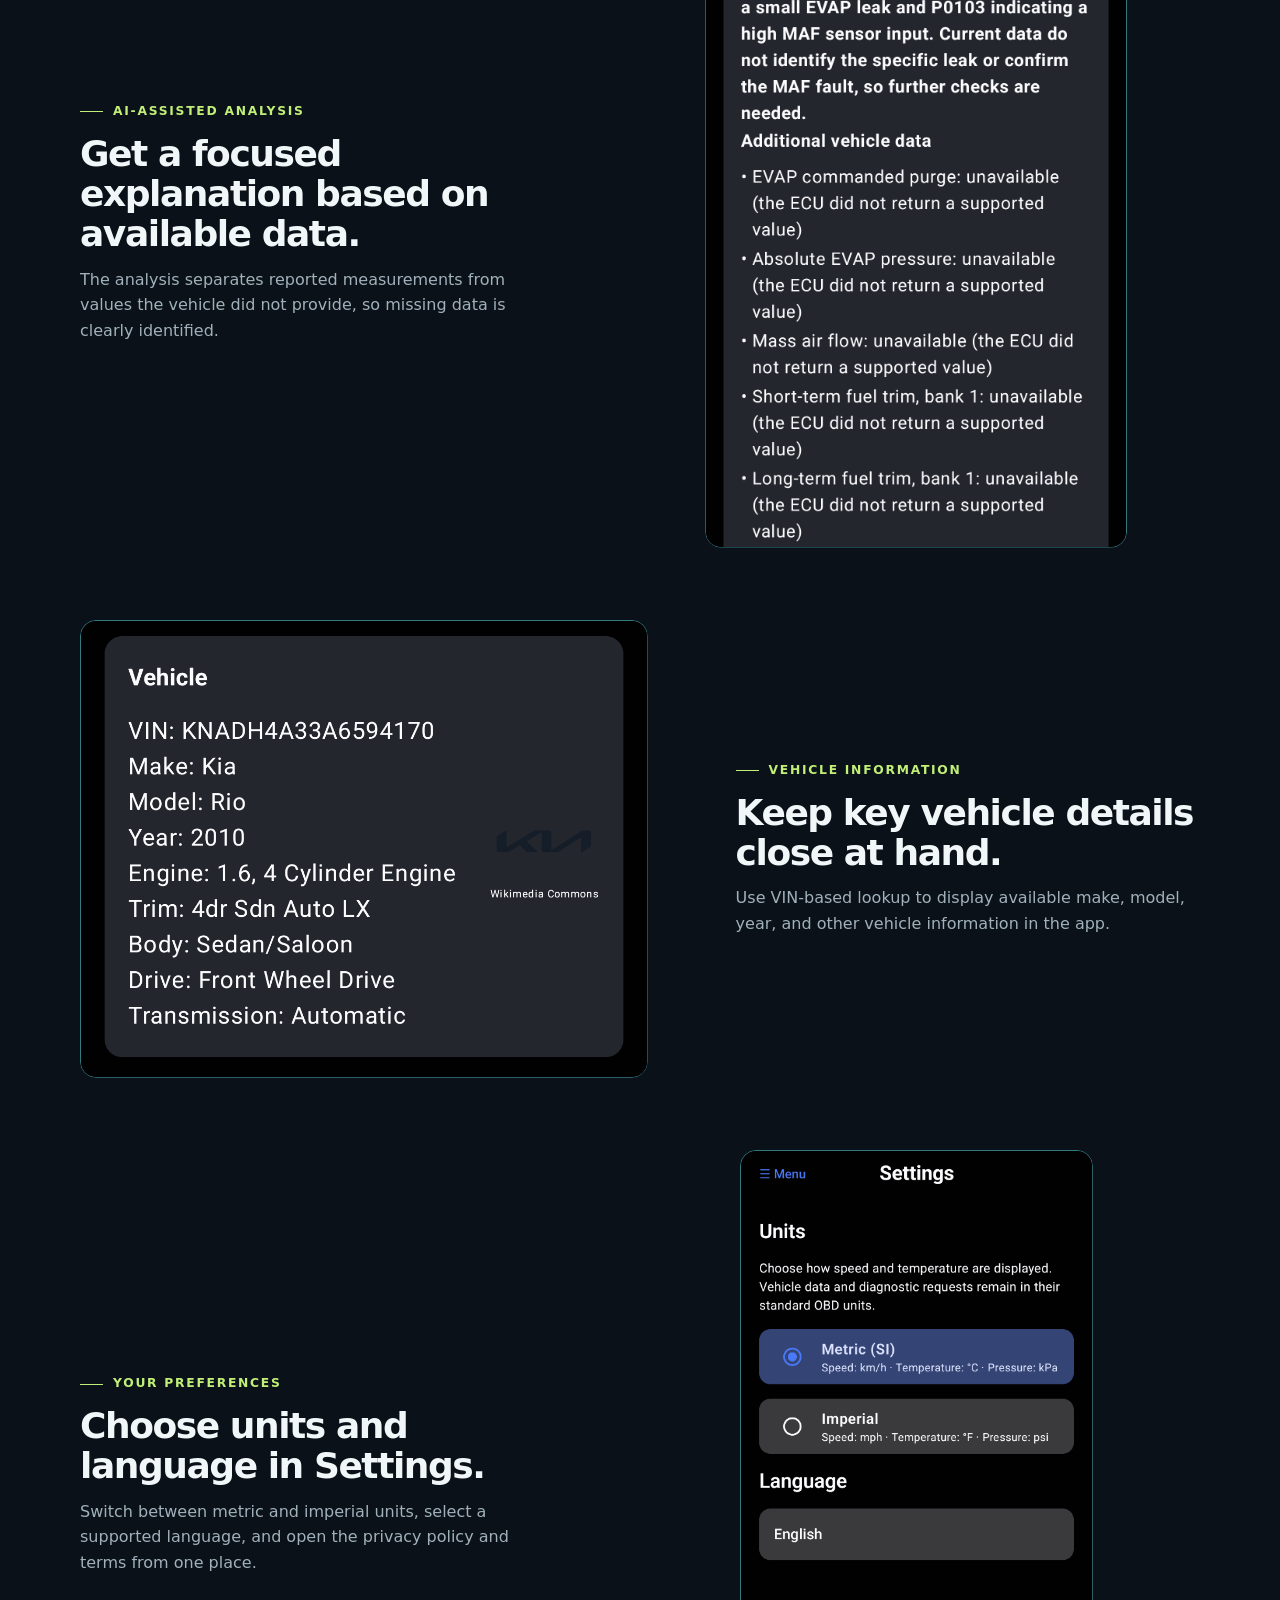
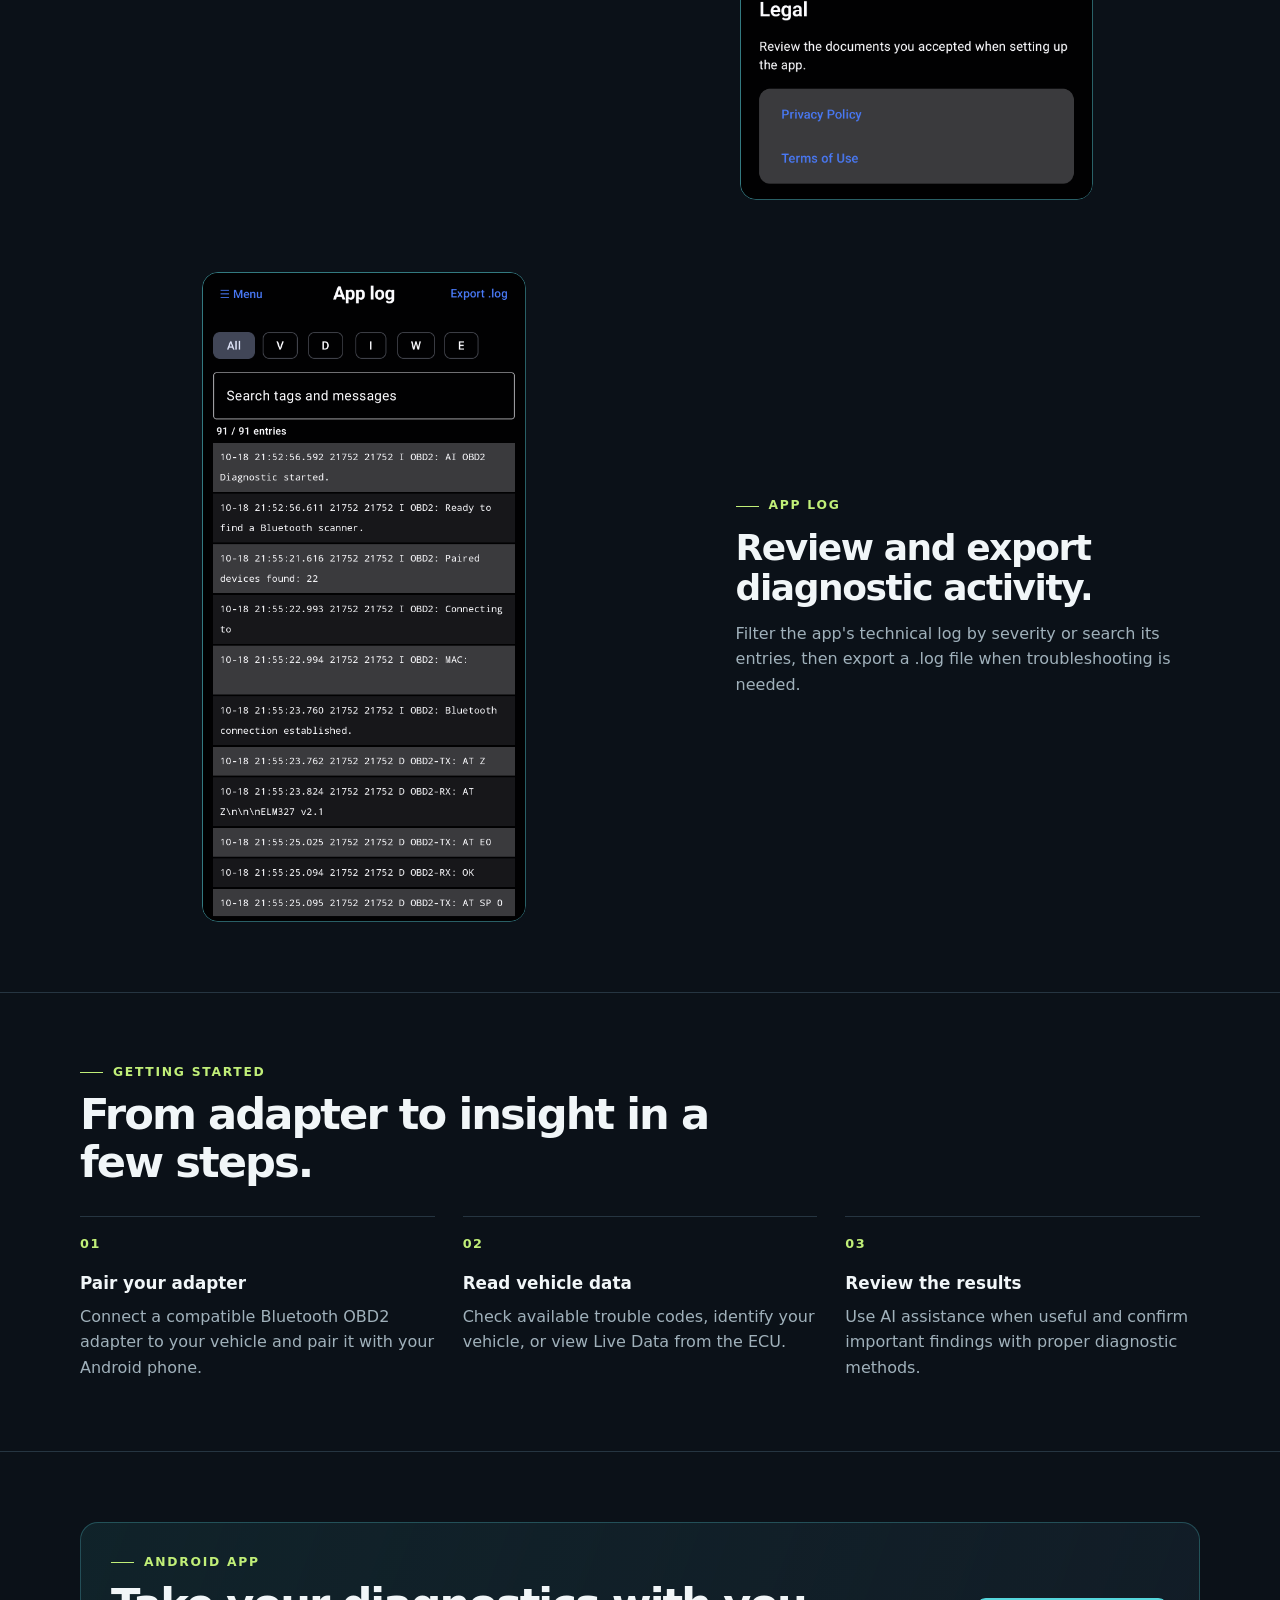
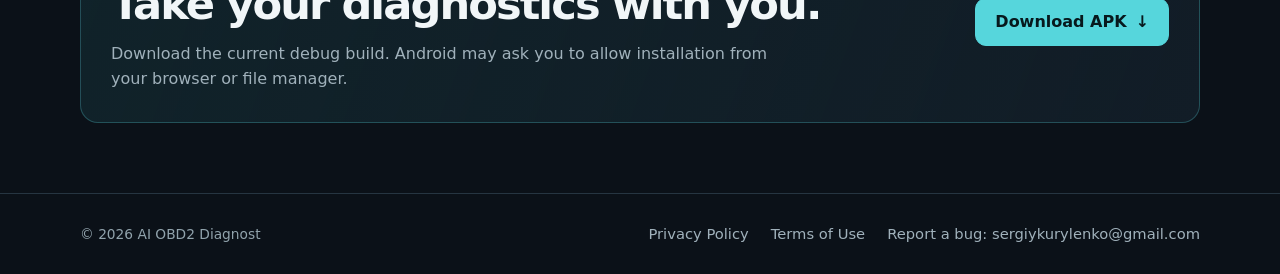
==== commit bad1be96: "Update index.html" ====
--- a/obd2/index.html
+++ b/obd2/index.html
@@ -6,7 +6,7 @@
   <link rel="icon" type="image/png" href="assets/icon/icon.png">
   <meta name="theme-color" content="#0b1118">
   <meta name="description" content="Read OBD2 trouble codes, view live vehicle data, and get AI-assisted diagnostic explanations with AI OBD2 Diagnostic.">
-  <title>AI OBD2 Diagnostic | Vehicle insights</title>
+  <title>AI OBD2 Diagnost | Vehicle insights</title>
   <link rel="stylesheet" href="styles.css?v=9">
   <script src="script.js" defer></script>
 </head>
@@ -20,7 +20,7 @@
             <circle cx="12" cy="15" r="1.3" fill="currentColor" />
           </svg>
         </span>
-        <span>AI OBD2 Diagnostic</span>
+        <span>AI OBD2 Diagnost</span>
       </a>
       <div class="navigation-links">
         <a href="#features">Features</a>
@@ -28,7 +28,7 @@
         <a href="#steps">How it works</a>
         <a href="legal.html#privacy-policy">Privacy</a>
       </div>
-      <a class="button button-primary navigation-download" href="app-debug.apk" download>
+      <a class="button button-primary navigation-download" href="AI_OBD2_DIAGNOST_v0.1.apk" download>
         Download app
       </a>
     </nav>
@@ -43,7 +43,7 @@
           Read trouble codes, follow live OBD2 data, and get AI-assisted explanations in one practical Android app.
         </p>
         <div class="actions">
-          <a class="button button-primary" href="app-debug.apk" download>
+          <a class="button button-primary" href="AI_OBD2_DIAGNOST_v0.1.apk" download>
             Download for Android <span aria-hidden="true">&#8595;</span>
           </a>
           <a class="button button-secondary" href="#features">Explore features</a>
@@ -249,7 +249,7 @@
           <h2>Take your diagnostics with you.</h2>
           <p>Download the current debug build. Android may ask you to allow installation from your browser or file manager.</p>
         </div>
-        <a class="button button-primary" href="app-debug.apk" download>
+        <a class="button button-primary" href="AI_OBD2_DIAGNOST_v0.1.apk" download>
           Download APK <span aria-hidden="true">&#8595;</span>
         </a>
       </div>
@@ -258,7 +258,7 @@
 
   <footer class="footer">
     <div class="wrap footer-content">
-      <span>&copy; <span id="year"></span> AI OBD2 Diagnostic</span>
+      <span>&copy; <span id="year"></span> AI OBD2 Diagnost</span>
       <div class="footer-links">
         <a href="legal.html#privacy-policy">Privacy Policy</a>
         <a href="legal.html#terms-of-use">Terms of Use</a>
